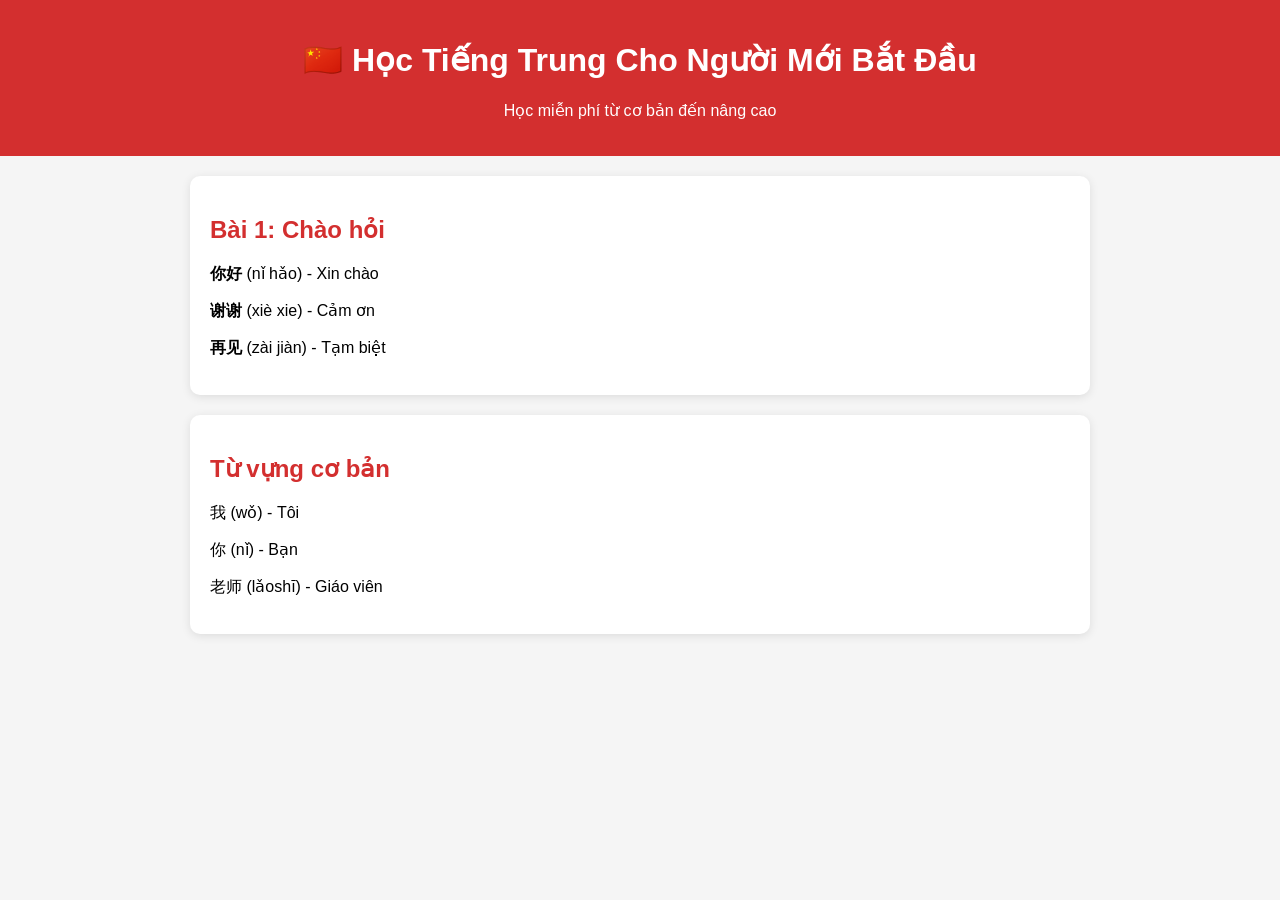
==== index.html @ 9739f4b8 "Create index.html" ====
<!DOCTYPE html>
<html lang="vi">
<head>
<meta charset="UTF-8">
<meta name="viewport" content="width=device-width, initial-scale=1.0">
<title>Học Tiếng Trung Cho Người Mới Bắt Đầu</title>

<style>
body{
    font-family: Arial, sans-serif;
    background:#f5f5f5;
    margin:0;
    padding:0;
}

header{
    background:#d32f2f;
    color:white;
    text-align:center;
    padding:20px;
}

.container{
    max-width:900px;
    margin:auto;
    padding:20px;
}

.card{
    background:white;
    padding:20px;
    margin-bottom:20px;
    border-radius:10px;
    box-shadow:0 2px 10px rgba(0,0,0,0.1);
}

h2{
    color:#d32f2f;
}
</style>

</head>
<body>

<header>
    <h1>🇨🇳 Học Tiếng Trung Cho Người Mới Bắt Đầu</h1>
    <p>Học miễn phí từ cơ bản đến nâng cao</p>
</header>

<div class="container">

<div class="card">
    <h2>Bài 1: Chào hỏi</h2>
    <p><b>你好</b> (nǐ hǎo) - Xin chào</p>
    <p><b>谢谢</b> (xiè xie) - Cảm ơn</p>
    <p><b>再见</b> (zài jiàn) - Tạm biệt</p>
</div>

<div class="card">
    <h2>Từ vựng cơ bản</h2>
    <p>我 (wǒ) - Tôi</p>
    <p>你 (nǐ) - Bạn</p>
    <p>老师 (lǎoshī) - Giáo viên</p>
</div>

</div>

</body>
</html>
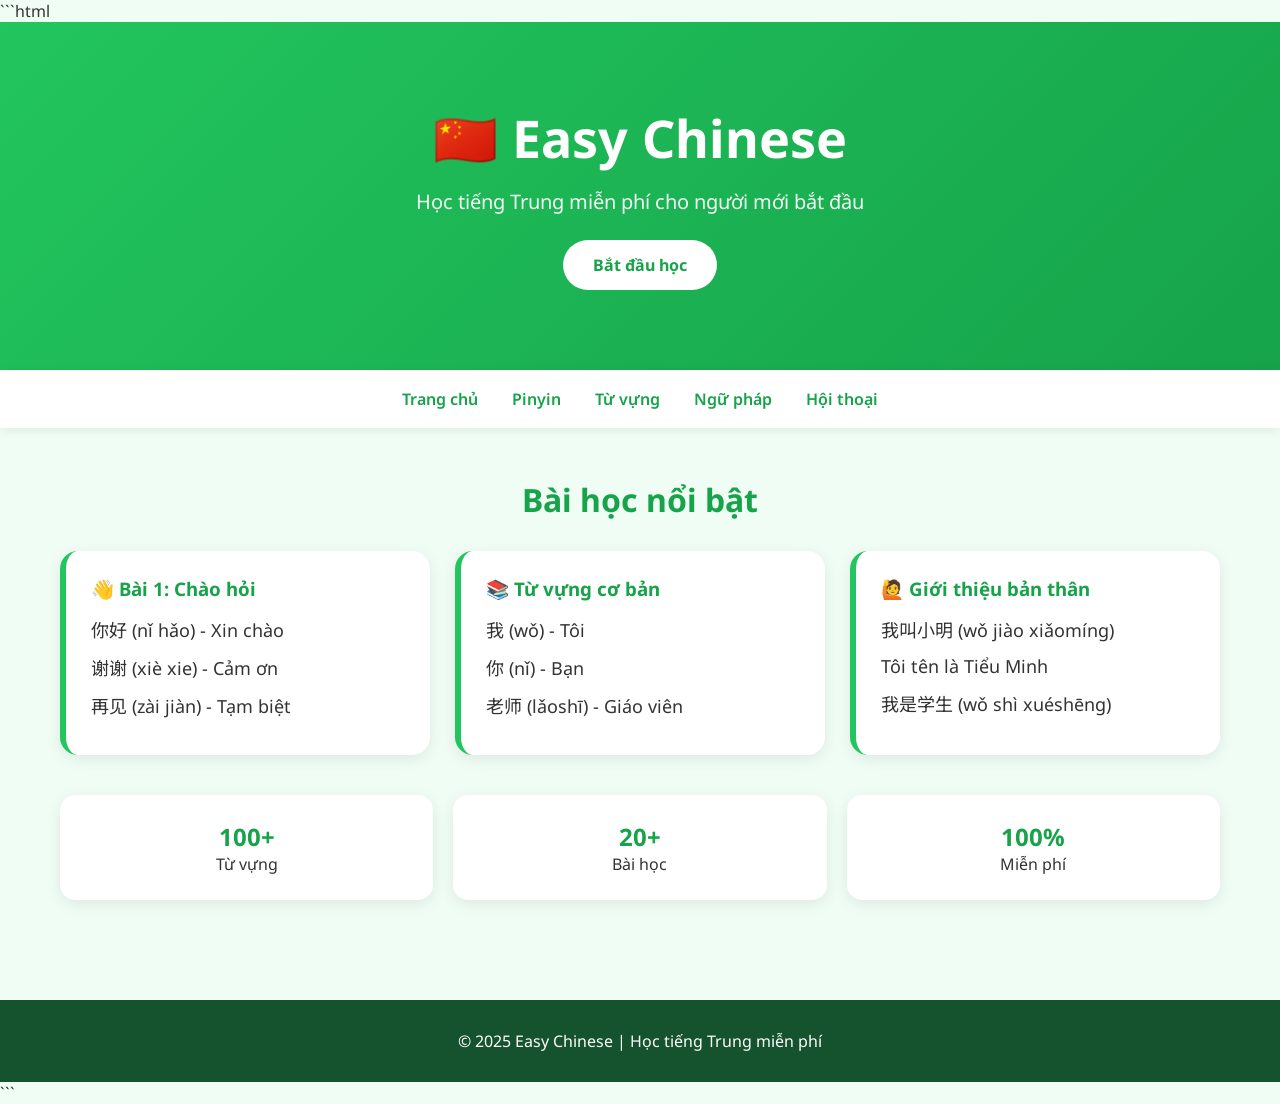
==== commit c7b23acd: "Update index.html" ====
--- a/index.html
+++ b/index.html
@@ -1,69 +1,293 @@
+```html
 <!DOCTYPE html>
 <html lang="vi">
 <head>
 <meta charset="UTF-8">
 <meta name="viewport" content="width=device-width, initial-scale=1.0">
-<title>Học Tiếng Trung Cho Người Mới Bắt Đầu</title>
+
+<title>Easy Chinese - Học Tiếng Trung Miễn Phí</title>
+
+<link href="https://fonts.googleapis.com/css2?family=Noto+Sans:wght@300;400;500;700&family=Noto+Sans+SC:wght@400;700&display=swap" rel="stylesheet">
 
 <style>
-body{
-    font-family: Arial, sans-serif;
-    background:#f5f5f5;
+
+*{
     margin:0;
     padding:0;
-}
+    box-sizing:border-box;
+}
+
+body{
+    font-family:'Noto Sans','Noto Sans SC',sans-serif;
+    background:#f0fdf4;
+    color:#333;
+}
+
+/* Header */
 
 header{
-    background:#d32f2f;
+    background:linear-gradient(135deg,#22c55e,#16a34a);
     color:white;
     text-align:center;
-    padding:20px;
-}
+    padding:80px 20px;
+}
+
+header h1{
+    font-size:52px;
+    margin-bottom:15px;
+}
+
+header p{
+    font-size:20px;
+    opacity:.95;
+}
+
+.btn{
+    display:inline-block;
+    margin-top:25px;
+    padding:14px 30px;
+    background:white;
+    color:#16a34a;
+    text-decoration:none;
+    border-radius:30px;
+    font-weight:bold;
+    transition:.3s;
+}
+
+.btn:hover{
+    transform:scale(1.05);
+}
+
+/* Menu */
+
+nav{
+    background:white;
+    padding:18px;
+    text-align:center;
+    box-shadow:0 2px 10px rgba(0,0,0,.08);
+    position:sticky;
+    top:0;
+    z-index:999;
+}
+
+nav a{
+    text-decoration:none;
+    color:#16a34a;
+    margin:0 15px;
+    font-weight:600;
+}
+
+/* Container */
 
 .container{
-    max-width:900px;
+    max-width:1200px;
     margin:auto;
-    padding:20px;
+    padding:50px 20px;
+}
+
+.section-title{
+    text-align:center;
+    color:#16a34a;
+    margin-bottom:30px;
+    font-size:32px;
+}
+
+/* Cards */
+
+.grid{
+    display:grid;
+    grid-template-columns:repeat(auto-fit,minmax(300px,1fr));
+    gap:25px;
 }
 
 .card{
     background:white;
-    padding:20px;
-    margin-bottom:20px;
-    border-radius:10px;
-    box-shadow:0 2px 10px rgba(0,0,0,0.1);
-}
-
-h2{
-    color:#d32f2f;
-}
+    border-radius:18px;
+    padding:25px;
+    border-left:6px solid #22c55e;
+    box-shadow:0 4px 15px rgba(0,0,0,.08);
+    transition:.3s;
+}
+
+.card:hover{
+    transform:translateY(-5px);
+    box-shadow:0 10px 25px rgba(34,197,94,.20);
+}
+
+.card h3{
+    color:#16a34a;
+    margin-bottom:15px;
+}
+
+.lesson{
+    margin:12px 0;
+    font-size:18px;
+}
+
+/* Stats */
+
+.stats{
+    display:grid;
+    grid-template-columns:repeat(auto-fit,minmax(200px,1fr));
+    gap:20px;
+    margin-top:40px;
+}
+
+.stat-box{
+    background:white;
+    text-align:center;
+    padding:25px;
+    border-radius:15px;
+    box-shadow:0 4px 15px rgba(0,0,0,.08);
+}
+
+.stat-box h2{
+    color:#16a34a;
+}
+
+/* Footer */
+
+footer{
+    background:#14532d;
+    color:white;
+    text-align:center;
+    padding:30px;
+    margin-top:50px;
+}
+
+/* Mobile */
+
+@media(max-width:768px){
+
+header h1{
+    font-size:34px;
+}
+
+header p{
+    font-size:16px;
+}
+
+nav a{
+    display:block;
+    margin:10px 0;
+}
+
+}
+
 </style>
-
 </head>
+
 <body>
 
 <header>
-    <h1>🇨🇳 Học Tiếng Trung Cho Người Mới Bắt Đầu</h1>
-    <p>Học miễn phí từ cơ bản đến nâng cao</p>
+
+    <h1>🇨🇳 Easy Chinese</h1>
+
+    <p>Học tiếng Trung miễn phí cho người mới bắt đầu</p>
+
+    <a href="#baihoc" class="btn">
+        Bắt đầu học
+    </a>
+
 </header>
 
+<nav>
+    <a href="#">Trang chủ</a>
+    <a href="#">Pinyin</a>
+    <a href="#">Từ vựng</a>
+    <a href="#">Ngữ pháp</a>
+    <a href="#">Hội thoại</a>
+</nav>
+
 <div class="container">
 
-<div class="card">
-    <h2>Bài 1: Chào hỏi</h2>
-    <p><b>你好</b> (nǐ hǎo) - Xin chào</p>
-    <p><b>谢谢</b> (xiè xie) - Cảm ơn</p>
-    <p><b>再见</b> (zài jiàn) - Tạm biệt</p>
+    <h2 class="section-title" id="baihoc">
+        Bài học nổi bật
+    </h2>
+
+    <div class="grid">
+
+        <div class="card">
+
+            <h3>👋 Bài 1: Chào hỏi</h3>
+
+            <div class="lesson">
+                你好 (nǐ hǎo) - Xin chào
+            </div>
+
+            <div class="lesson">
+                谢谢 (xiè xie) - Cảm ơn
+            </div>
+
+            <div class="lesson">
+                再见 (zài jiàn) - Tạm biệt
+            </div>
+
+        </div>
+
+        <div class="card">
+
+            <h3>📚 Từ vựng cơ bản</h3>
+
+            <div class="lesson">
+                我 (wǒ) - Tôi
+            </div>
+
+            <div class="lesson">
+                你 (nǐ) - Bạn
+            </div>
+
+            <div class="lesson">
+                老师 (lǎoshī) - Giáo viên
+            </div>
+
+        </div>
+
+        <div class="card">
+
+            <h3>🙋 Giới thiệu bản thân</h3>
+
+            <div class="lesson">
+                我叫小明 (wǒ jiào xiǎomíng)
+            </div>
+
+            <div class="lesson">
+                Tôi tên là Tiểu Minh
+            </div>
+
+            <div class="lesson">
+                我是学生 (wǒ shì xuéshēng)
+            </div>
+
+        </div>
+
+    </div>
+
+    <div class="stats">
+
+        <div class="stat-box">
+            <h2>100+</h2>
+            <p>Từ vựng</p>
+        </div>
+
+        <div class="stat-box">
+            <h2>20+</h2>
+            <p>Bài học</p>
+        </div>
+
+        <div class="stat-box">
+            <h2>100%</h2>
+            <p>Miễn phí</p>
+        </div>
+
+    </div>
+
 </div>
 
-<div class="card">
-    <h2>Từ vựng cơ bản</h2>
-    <p>我 (wǒ) - Tôi</p>
-    <p>你 (nǐ) - Bạn</p>
-    <p>老师 (lǎoshī) - Giáo viên</p>
-</div>
-
-</div>
+<footer>
+    © 2025 Easy Chinese | Học tiếng Trung miễn phí
+</footer>
 
 </body>
 </html>
+```
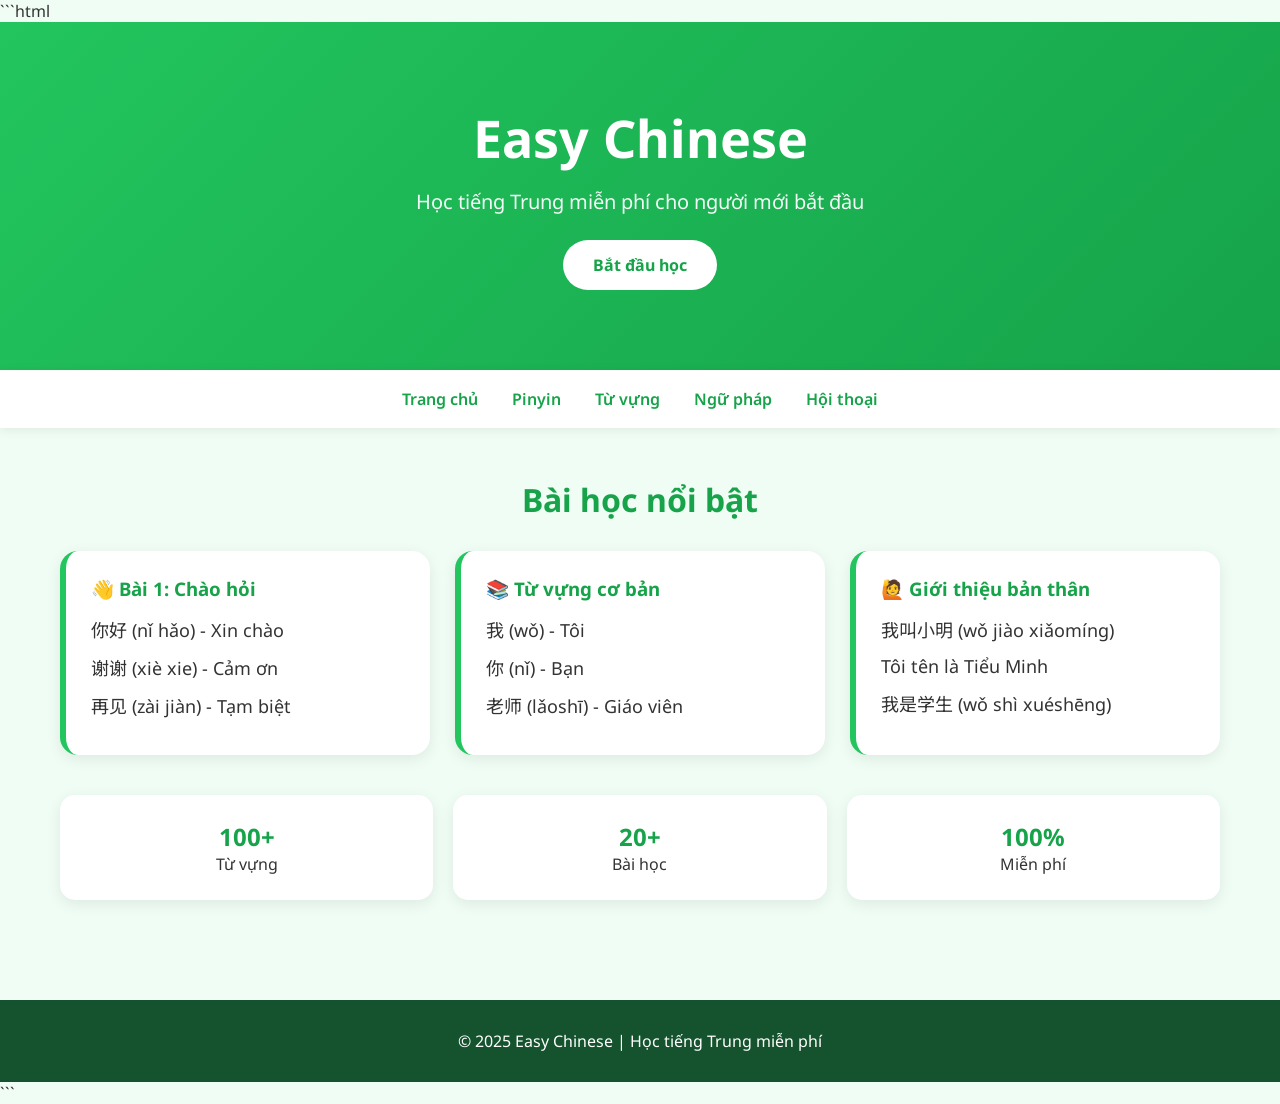
==== commit 098b0348: "Update index.html" ====
--- a/index.html
+++ b/index.html
@@ -181,7 +181,7 @@
 
 <header>
 
-    <h1>🇨🇳 Easy Chinese</h1>
+    <h1> Easy Chinese</h1>
 
     <p>Học tiếng Trung miễn phí cho người mới bắt đầu</p>
 
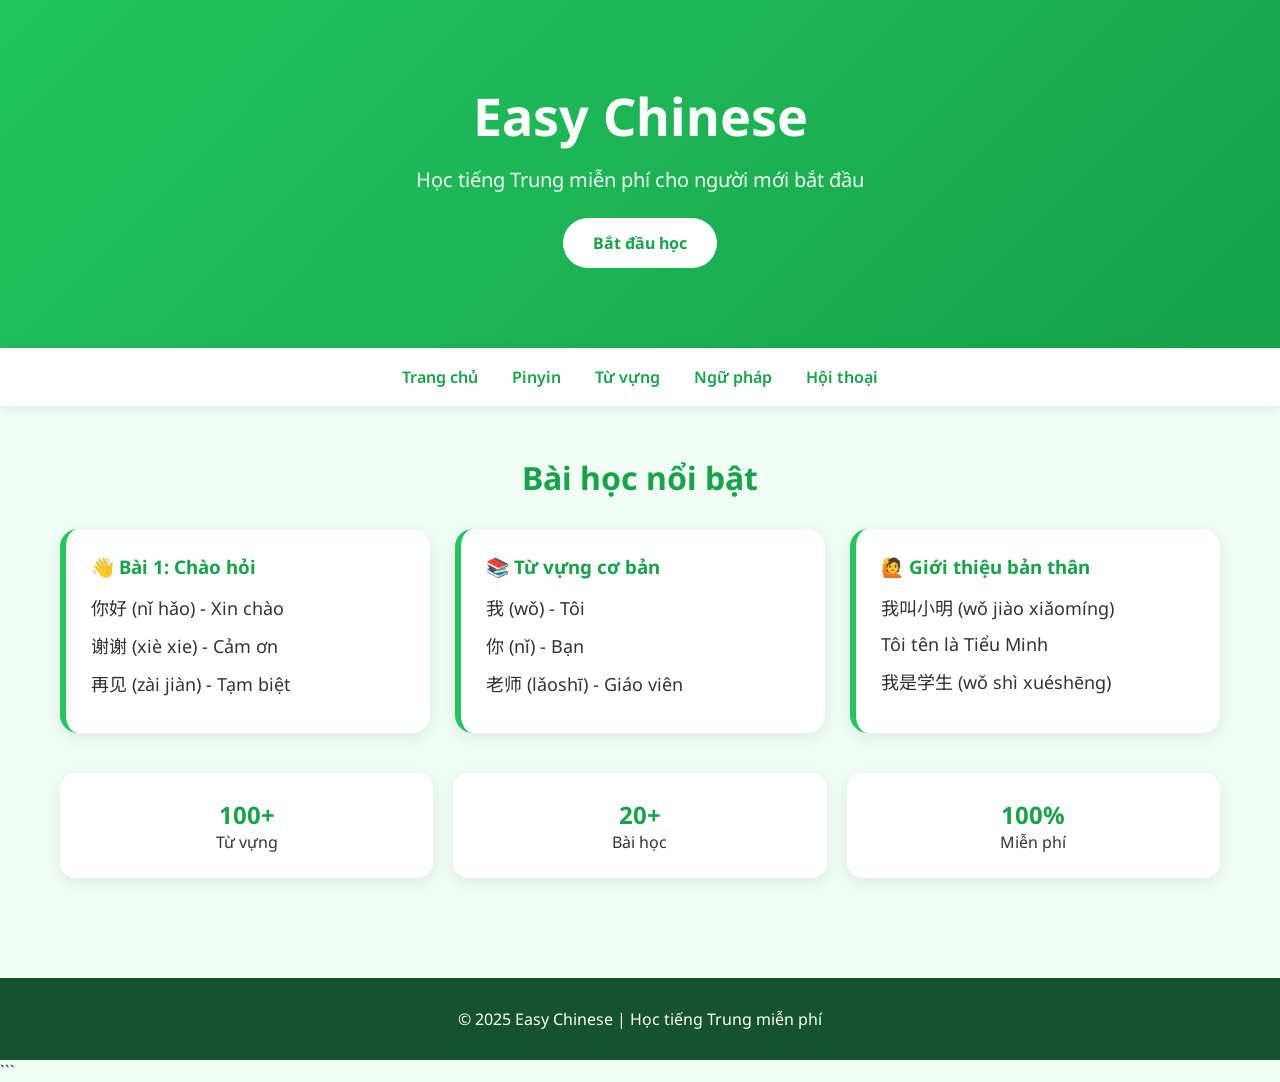
==== commit 804081f9: "Update index.html" ====
--- a/index.html
+++ b/index.html
@@ -1,4 +1,3 @@
-```html
 <!DOCTYPE html>
 <html lang="vi">
 <head>
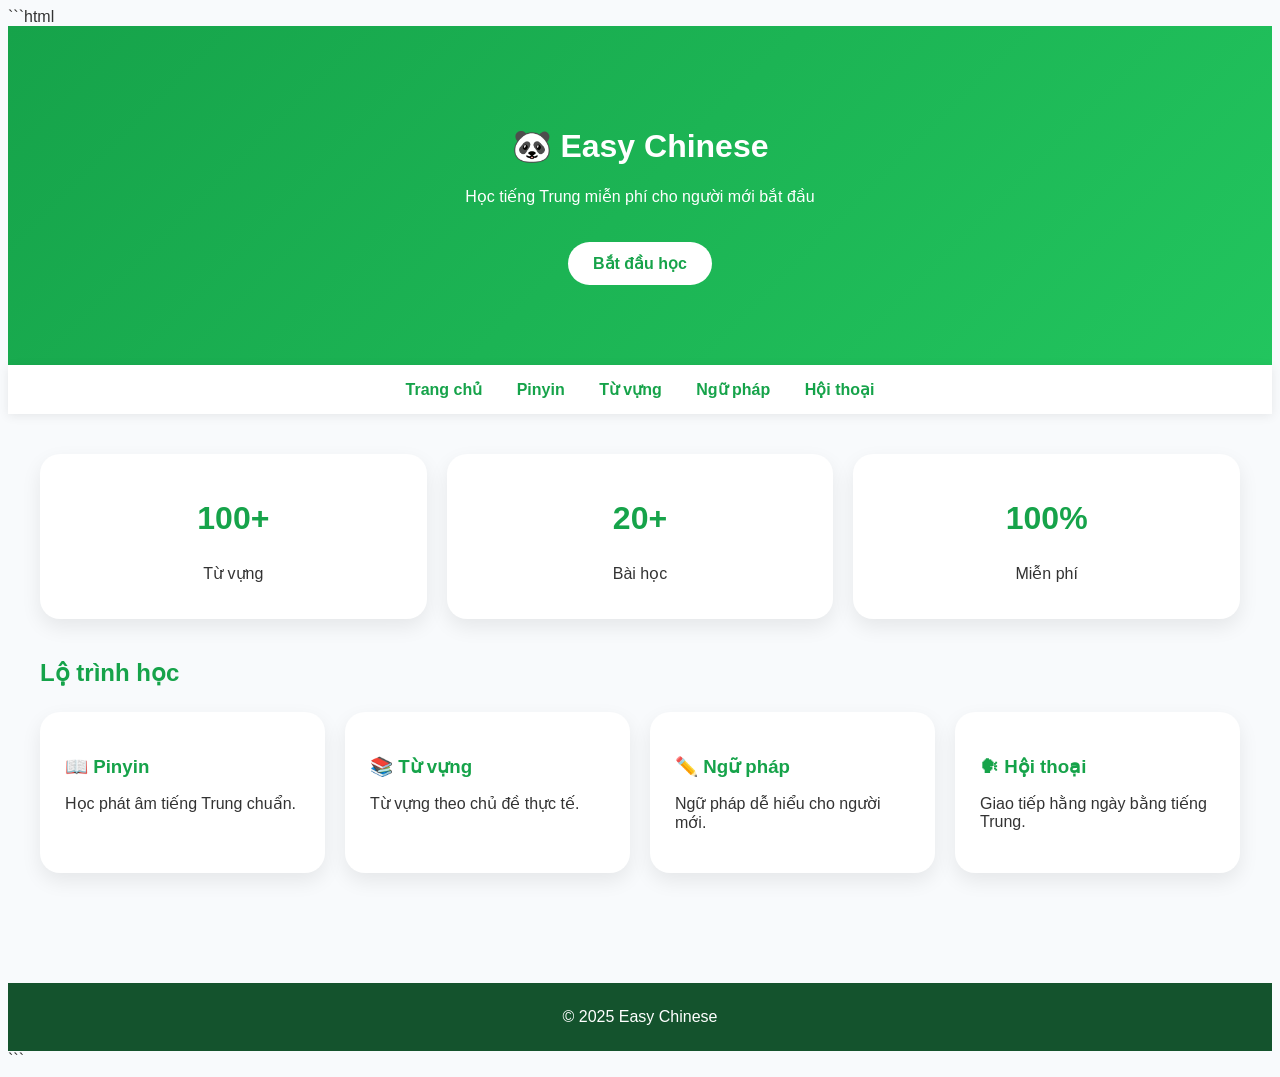
==== commit 8d97e4d2: "Update index.html" ====
--- a/index.html
+++ b/index.html
@@ -1,290 +1,117 @@
+```html
 <!DOCTYPE html>
 <html lang="vi">
 <head>
 <meta charset="UTF-8">
 <meta name="viewport" content="width=device-width, initial-scale=1.0">
+<title>Easy Chinese</title>
 
-<title>Easy Chinese - Học Tiếng Trung Miễn Phí</title>
-
-<link href="https://fonts.googleapis.com/css2?family=Noto+Sans:wght@300;400;500;700&family=Noto+Sans+SC:wght@400;700&display=swap" rel="stylesheet">
+<link rel="stylesheet" href="css/style.css">
 
 <style>
-
-*{
-    margin:0;
-    padding:0;
-    box-sizing:border-box;
+.grid{
+    display:grid;
+    grid-template-columns:repeat(auto-fit,minmax(280px,1fr));
+    gap:20px;
 }
 
-body{
-    font-family:'Noto Sans','Noto Sans SC',sans-serif;
-    background:#f0fdf4;
-    color:#333;
+.stat-grid{
+    display:grid;
+    grid-template-columns:repeat(auto-fit,minmax(180px,1fr));
+    gap:20px;
+    margin-bottom:40px;
 }
 
-/* Header */
-
-header{
-    background:linear-gradient(135deg,#22c55e,#16a34a);
-    color:white;
+.stat{
+    background:white;
+    padding:20px;
+    border-radius:20px;
     text-align:center;
-    padding:80px 20px;
+    box-shadow:0 8px 20px rgba(0,0,0,.08);
 }
 
-header h1{
-    font-size:52px;
-    margin-bottom:15px;
-}
-
-header p{
-    font-size:20px;
-    opacity:.95;
-}
-
-.btn{
-    display:inline-block;
-    margin-top:25px;
-    padding:14px 30px;
-    background:white;
+.stat h2{
     color:#16a34a;
-    text-decoration:none;
-    border-radius:30px;
-    font-weight:bold;
-    transition:.3s;
-}
-
-.btn:hover{
-    transform:scale(1.05);
-}
-
-/* Menu */
-
-nav{
-    background:white;
-    padding:18px;
-    text-align:center;
-    box-shadow:0 2px 10px rgba(0,0,0,.08);
-    position:sticky;
-    top:0;
-    z-index:999;
-}
-
-nav a{
-    text-decoration:none;
-    color:#16a34a;
-    margin:0 15px;
-    font-weight:600;
-}
-
-/* Container */
-
-.container{
-    max-width:1200px;
-    margin:auto;
-    padding:50px 20px;
-}
-
-.section-title{
-    text-align:center;
-    color:#16a34a;
-    margin-bottom:30px;
     font-size:32px;
 }
+</style>
 
-/* Cards */
-
-.grid{
-    display:grid;
-    grid-template-columns:repeat(auto-fit,minmax(300px,1fr));
-    gap:25px;
-}
-
-.card{
-    background:white;
-    border-radius:18px;
-    padding:25px;
-    border-left:6px solid #22c55e;
-    box-shadow:0 4px 15px rgba(0,0,0,.08);
-    transition:.3s;
-}
-
-.card:hover{
-    transform:translateY(-5px);
-    box-shadow:0 10px 25px rgba(34,197,94,.20);
-}
-
-.card h3{
-    color:#16a34a;
-    margin-bottom:15px;
-}
-
-.lesson{
-    margin:12px 0;
-    font-size:18px;
-}
-
-/* Stats */
-
-.stats{
-    display:grid;
-    grid-template-columns:repeat(auto-fit,minmax(200px,1fr));
-    gap:20px;
-    margin-top:40px;
-}
-
-.stat-box{
-    background:white;
-    text-align:center;
-    padding:25px;
-    border-radius:15px;
-    box-shadow:0 4px 15px rgba(0,0,0,.08);
-}
-
-.stat-box h2{
-    color:#16a34a;
-}
-
-/* Footer */
-
-footer{
-    background:#14532d;
-    color:white;
-    text-align:center;
-    padding:30px;
-    margin-top:50px;
-}
-
-/* Mobile */
-
-@media(max-width:768px){
-
-header h1{
-    font-size:34px;
-}
-
-header p{
-    font-size:16px;
-}
-
-nav a{
-    display:block;
-    margin:10px 0;
-}
-
-}
-
-</style>
 </head>
-
 <body>
 
 <header>
 
-    <h1> Easy Chinese</h1>
+<h1>🐼 Easy Chinese</h1>
 
-    <p>Học tiếng Trung miễn phí cho người mới bắt đầu</p>
+<p>Học tiếng Trung miễn phí cho người mới bắt đầu</p>
 
-    <a href="#baihoc" class="btn">
-        Bắt đầu học
-    </a>
+<a href="pinyin.html" class="btn">
+Bắt đầu học
+</a>
 
 </header>
 
 <nav>
-    <a href="#">Trang chủ</a>
-    <a href="#">Pinyin</a>
-    <a href="#">Từ vựng</a>
-    <a href="#">Ngữ pháp</a>
-    <a href="#">Hội thoại</a>
+<a href="index.html">Trang chủ</a>
+<a href="pinyin.html">Pinyin</a>
+<a href="vocabulary.html">Từ vựng</a>
+<a href="grammar.html">Ngữ pháp</a>
+<a href="conversation.html">Hội thoại</a>
 </nav>
 
 <div class="container">
 
-    <h2 class="section-title" id="baihoc">
-        Bài học nổi bật
-    </h2>
+<div class="stat-grid">
 
-    <div class="grid">
+<div class="stat">
+<h2>100+</h2>
+<p>Từ vựng</p>
+</div>
 
-        <div class="card">
+<div class="stat">
+<h2>20+</h2>
+<p>Bài học</p>
+</div>
 
-            <h3>👋 Bài 1: Chào hỏi</h3>
+<div class="stat">
+<h2>100%</h2>
+<p>Miễn phí</p>
+</div>
 
-            <div class="lesson">
-                你好 (nǐ hǎo) - Xin chào
-            </div>
+</div>
 
-            <div class="lesson">
-                谢谢 (xiè xie) - Cảm ơn
-            </div>
+<h2 style="color:#16a34a;margin-bottom:25px;">
+Lộ trình học
+</h2>
 
-            <div class="lesson">
-                再见 (zài jiàn) - Tạm biệt
-            </div>
+<div class="grid">
 
-        </div>
+<div class="card">
+<h3>📖 Pinyin</h3>
+<p>Học phát âm tiếng Trung chuẩn.</p>
+</div>
 
-        <div class="card">
+<div class="card">
+<h3>📚 Từ vựng</h3>
+<p>Từ vựng theo chủ đề thực tế.</p>
+</div>
 
-            <h3>📚 Từ vựng cơ bản</h3>
+<div class="card">
+<h3>✏️ Ngữ pháp</h3>
+<p>Ngữ pháp dễ hiểu cho người mới.</p>
+</div>
 
-            <div class="lesson">
-                我 (wǒ) - Tôi
-            </div>
+<div class="card">
+<h3>🗣 Hội thoại</h3>
+<p>Giao tiếp hằng ngày bằng tiếng Trung.</p>
+</div>
 
-            <div class="lesson">
-                你 (nǐ) - Bạn
-            </div>
-
-            <div class="lesson">
-                老师 (lǎoshī) - Giáo viên
-            </div>
-
-        </div>
-
-        <div class="card">
-
-            <h3>🙋 Giới thiệu bản thân</h3>
-
-            <div class="lesson">
-                我叫小明 (wǒ jiào xiǎomíng)
-            </div>
-
-            <div class="lesson">
-                Tôi tên là Tiểu Minh
-            </div>
-
-            <div class="lesson">
-                我是学生 (wǒ shì xuéshēng)
-            </div>
-
-        </div>
-
-    </div>
-
-    <div class="stats">
-
-        <div class="stat-box">
-            <h2>100+</h2>
-            <p>Từ vựng</p>
-        </div>
-
-        <div class="stat-box">
-            <h2>20+</h2>
-            <p>Bài học</p>
-        </div>
-
-        <div class="stat-box">
-            <h2>100%</h2>
-            <p>Miễn phí</p>
-        </div>
-
-    </div>
+</div>
 
 </div>
 
 <footer>
-    © 2025 Easy Chinese | Học tiếng Trung miễn phí
+© 2025 Easy Chinese
 </footer>
 
 </body>
--- a/css/style.css
+++ b/css/style.css
@@ -0,0 +1,75 @@
+```css
+*{
+    margin:0;
+    padding:0;
+    box-sizing:border-box;
+}
+
+body{
+    font-family:Arial,sans-serif;
+    background:#f8fafc;
+    color:#333;
+}
+
+header{
+    background:linear-gradient(135deg,#16a34a,#22c55e);
+    color:white;
+    text-align:center;
+    padding:80px 20px;
+}
+
+nav{
+    background:white;
+    padding:15px;
+    text-align:center;
+    box-shadow:0 2px 10px rgba(0,0,0,.08);
+    position:sticky;
+    top:0;
+}
+
+nav a{
+    color:#16a34a;
+    text-decoration:none;
+    margin:0 15px;
+    font-weight:bold;
+}
+
+.container{
+    max-width:1200px;
+    margin:auto;
+    padding:40px 20px;
+}
+
+.card{
+    background:white;
+    padding:25px;
+    border-radius:20px;
+    box-shadow:0 8px 20px rgba(0,0,0,.08);
+    margin-bottom:20px;
+}
+
+.card h3{
+    color:#16a34a;
+    margin-bottom:10px;
+}
+
+.btn{
+    display:inline-block;
+    padding:12px 25px;
+    background:white;
+    color:#16a34a;
+    text-decoration:none;
+    border-radius:30px;
+    font-weight:bold;
+    margin-top:20px;
+}
+
+footer{
+    background:#14532d;
+    color:white;
+    text-align:center;
+    padding:25px;
+    margin-top:50px;
+}
+```
+
